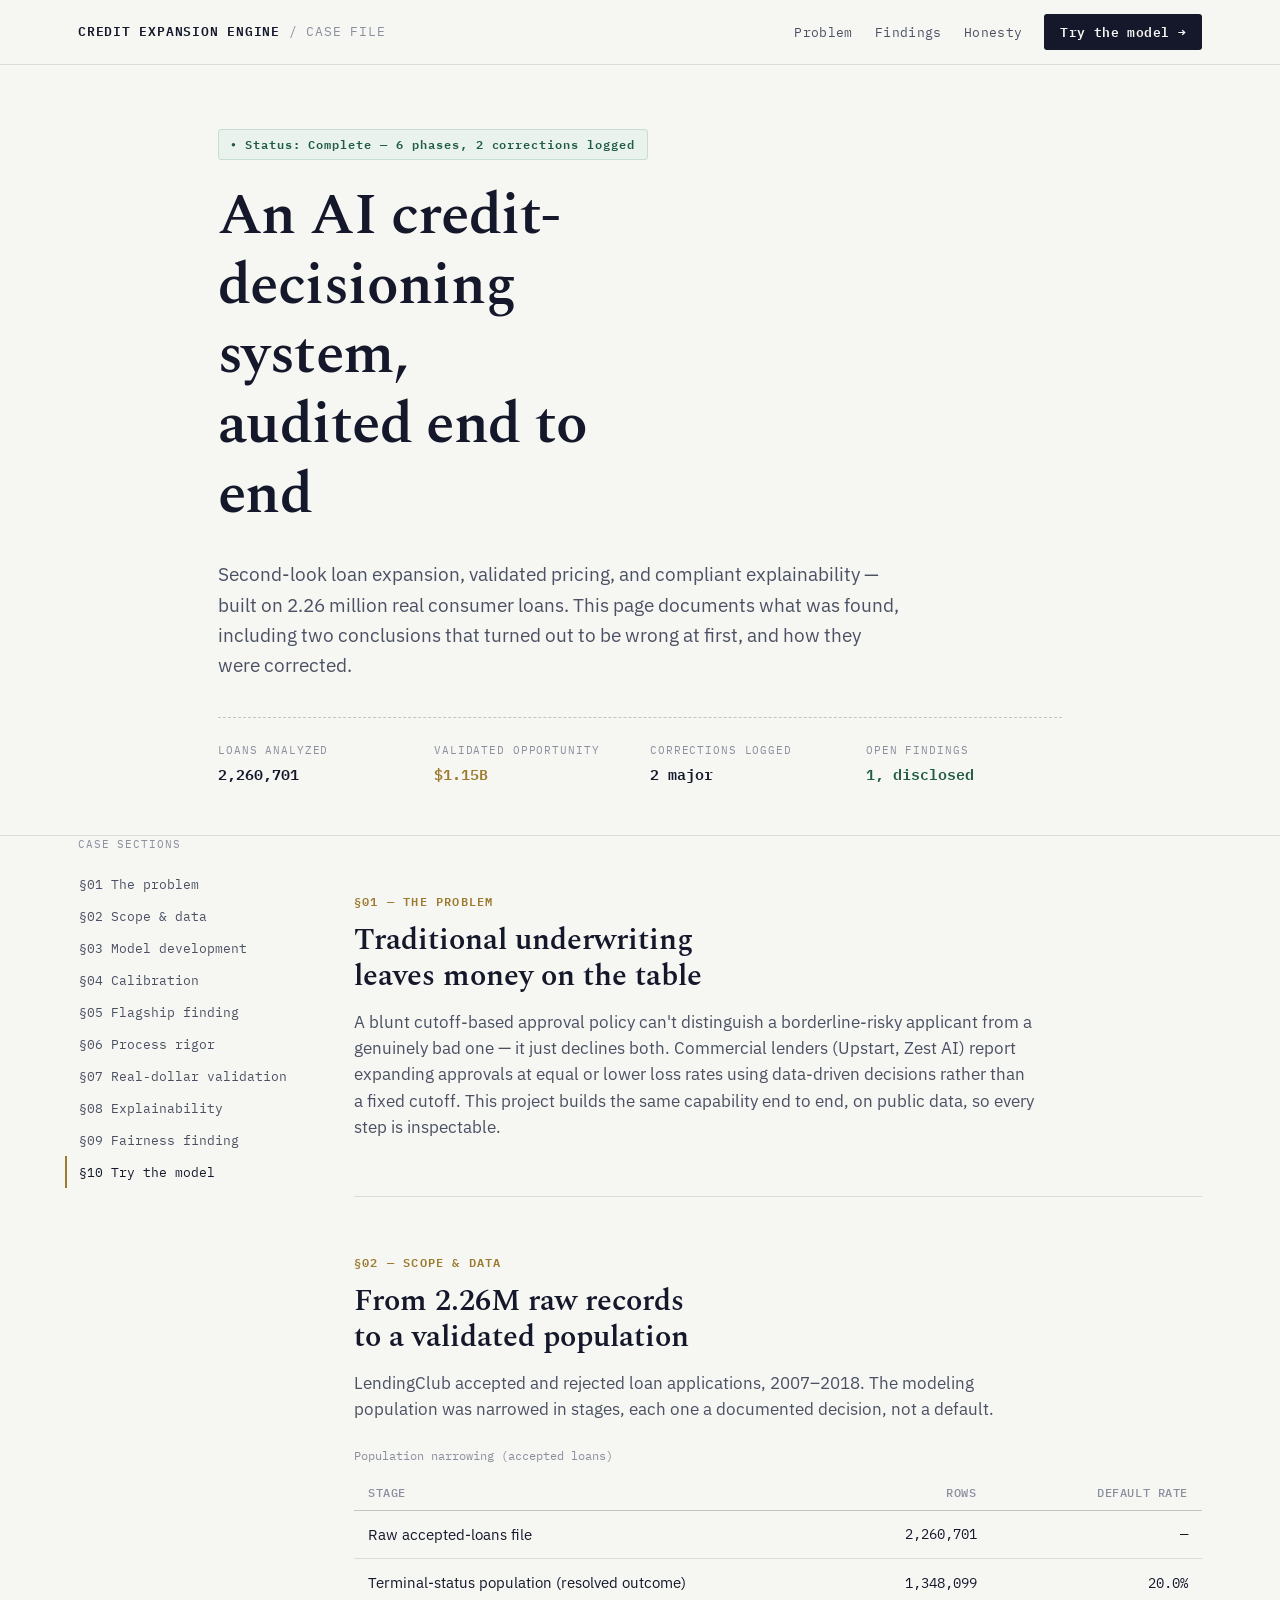
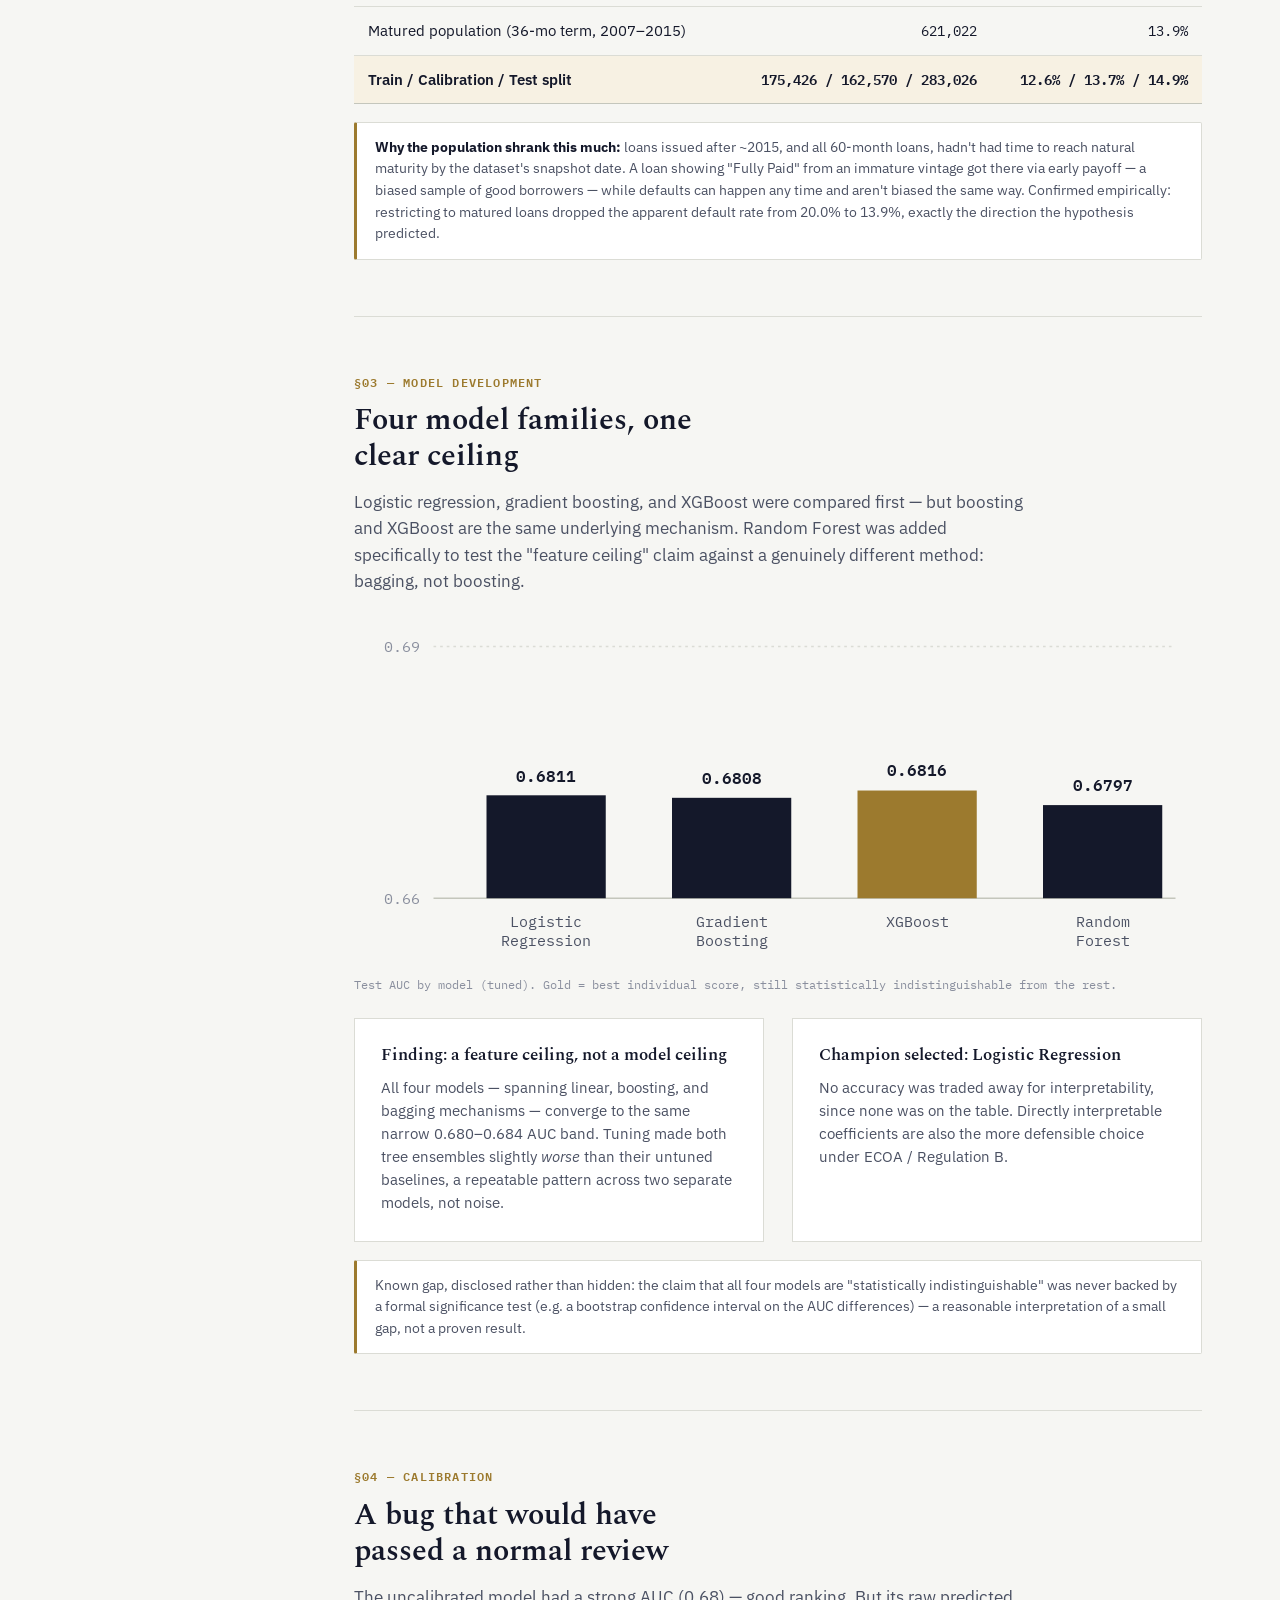
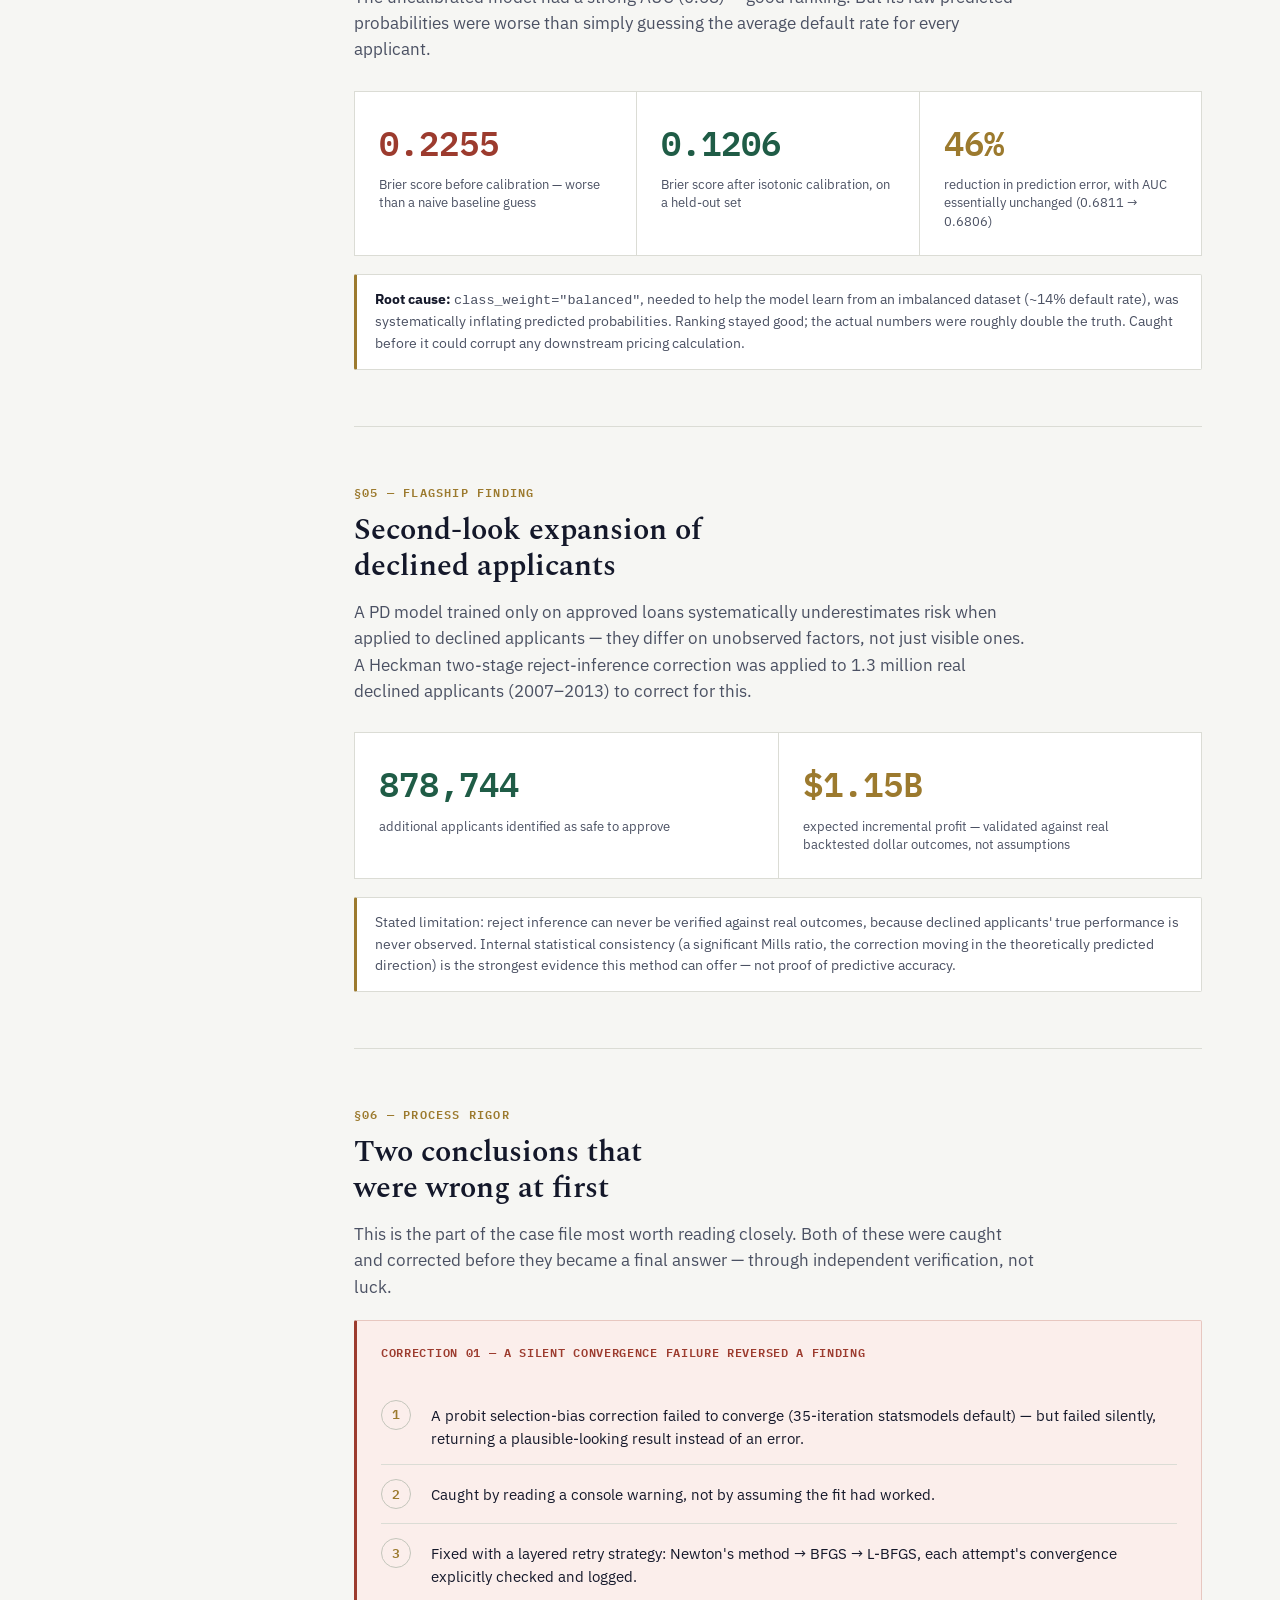
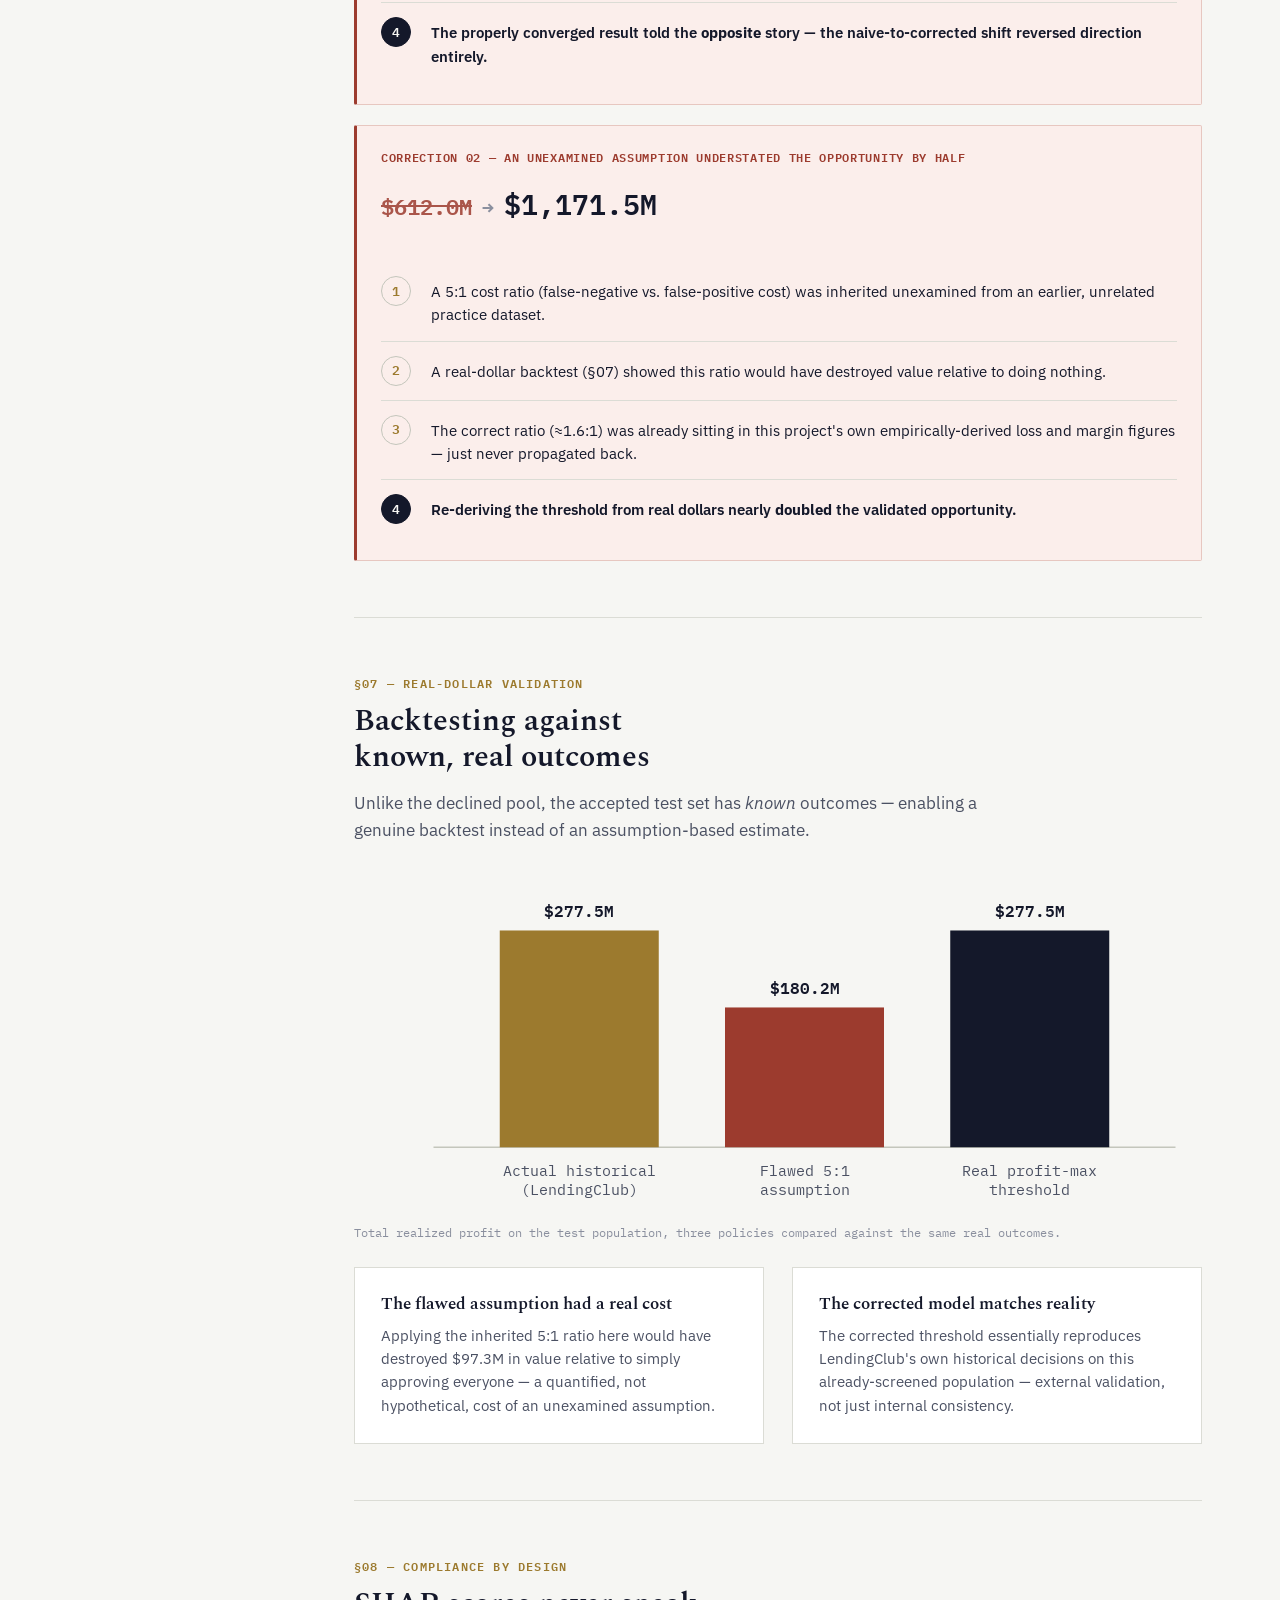
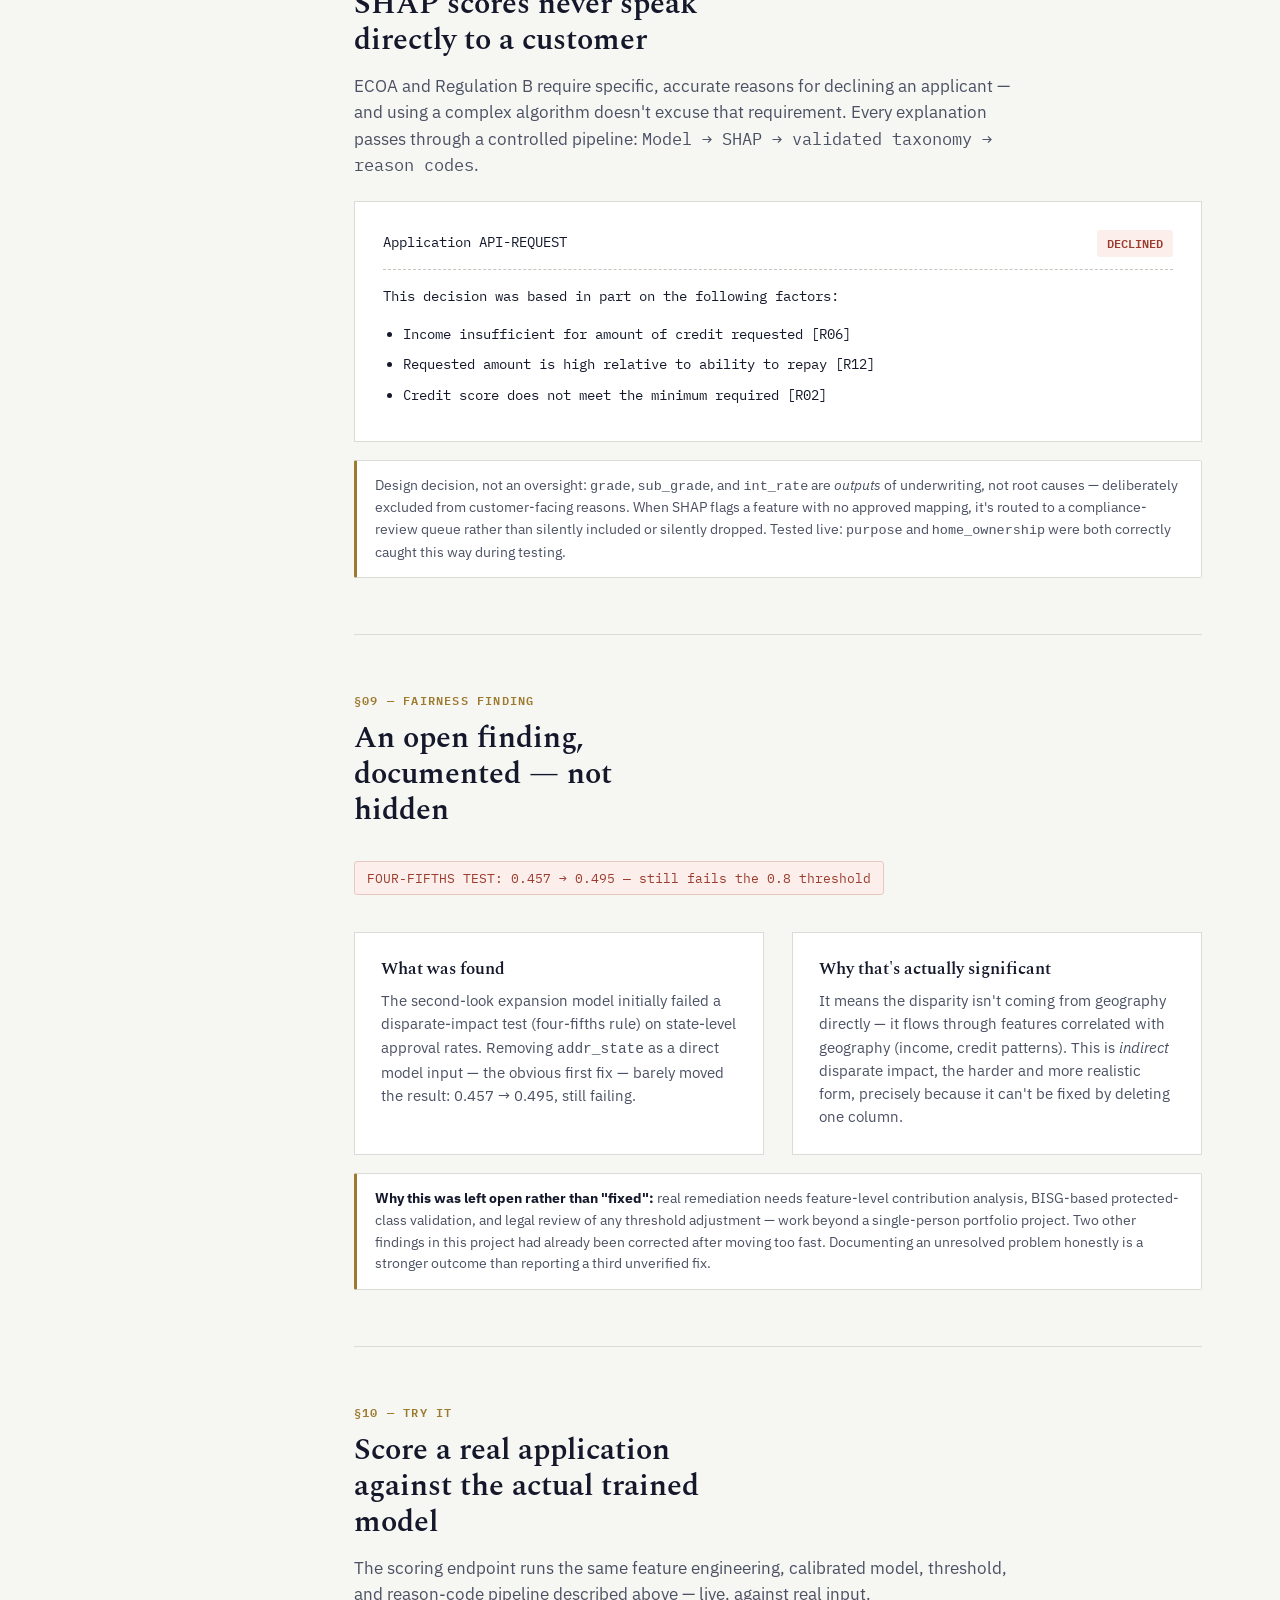
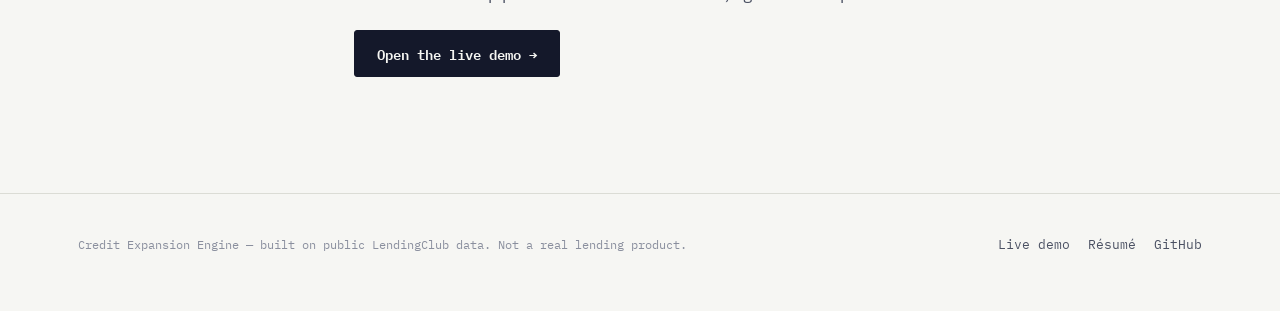
==== index.html @ 69c8342a "Credit Expansion Engine website" ====
<!DOCTYPE html>
<html lang="en">
<head>
<meta charset="UTF-8">
<meta name="viewport" content="width=device-width, initial-scale=1.0">
<title>Credit Expansion Engine — Case File</title>
<meta name="description" content="An audited AI credit-decisioning case file: second-look loan expansion, validated pricing, and compliant explainability — built on 2.26M real consumer loans, with every correction documented.">
<link rel="stylesheet" href="styles.css">
</head>
<body>

<div class="topbar">
  <div class="topbar-inner">
    <a href="index.html" class="brand">CREDIT EXPANSION ENGINE <span>/ CASE FILE</span></a>
    <nav class="topnav">
      <a href="#problem">Problem</a>
      <a href="#findings">Findings</a>
      <a href="#honesty">Honesty</a>
      <a href="demo.html" class="cta">Try the model →</a>
    </nav>
  </div>
</div>

<header class="hero">
  <div class="wrap">
    <div class="case-stamp reveal">Status: Complete — 6 phases, 2 corrections logged</div>
    <h1 class="reveal">An AI credit-decisioning system, audited end to end</h1>
    <p class="dek reveal">Second-look loan expansion, validated pricing, and compliant explainability — built on 2.26 million real consumer loans. This page documents what was found, including two conclusions that turned out to be wrong at first, and how they were corrected.</p>

    <div class="case-meta reveal">
      <div class="field">
        <div class="label">Loans analyzed</div>
        <div class="value">2,260,701</div>
      </div>
      <div class="field">
        <div class="label">Validated opportunity</div>
        <div class="value gold">$1.15B</div>
      </div>
      <div class="field">
        <div class="label">Corrections logged</div>
        <div class="value">2 major</div>
      </div>
      <div class="field">
        <div class="label">Open findings</div>
        <div class="value approved">1, disclosed</div>
      </div>
    </div>
  </div>
</header>

<div class="doc-layout">
  <aside class="rail">
    <div class="rail-inner">
      <div class="rail-title">Case Sections</div>
      <a href="#problem">§01 The problem</a>
      <a href="#scope">§02 Scope &amp; data</a>
      <a href="#model">§03 Model development</a>
      <a href="#calibration">§04 Calibration</a>
      <a href="#findings">§05 Flagship finding</a>
      <a href="#rigor">§06 Process rigor</a>
      <a href="#validation">§07 Real-dollar validation</a>
      <a href="#compliance">§08 Explainability</a>
      <a href="#honesty">§09 Fairness finding</a>
      <a href="#try">§10 Try the model</a>
    </div>
  </aside>

  <main class="doc-main">

    <section class="section" id="problem">
      <div class="section-tag">§01 — The Problem</div>
      <h2 class="reveal">Traditional underwriting leaves money on the table</h2>
      <p class="lede reveal">A blunt cutoff-based approval policy can't distinguish a borderline-risky applicant from a genuinely bad one — it just declines both. Commercial lenders (Upstart, Zest AI) report expanding approvals at equal or lower loss rates using data-driven decisions rather than a fixed cutoff. This project builds the same capability end to end, on public data, so every step is inspectable.</p>
    </section>

    <section class="section" id="scope">
      <div class="section-tag">§02 — Scope &amp; Data</div>
      <h2 class="reveal">From 2.26M raw records to a validated population</h2>
      <p class="lede reveal">LendingClub accepted and rejected loan applications, 2007–2018. The modeling population was narrowed in stages, each one a documented decision, not a default.</p>

      <table class="ledger reveal">
        <caption>Population narrowing (accepted loans)</caption>
        <thead>
          <tr><th>Stage</th><th class="num">Rows</th><th class="num">Default rate</th></tr>
        </thead>
        <tbody>
          <tr><td class="label-cell">Raw accepted-loans file</td><td class="num">2,260,701</td><td class="num">—</td></tr>
          <tr><td class="label-cell">Terminal-status population (resolved outcome)</td><td class="num">1,348,099</td><td class="num">20.0%</td></tr>
          <tr><td class="label-cell">Matured population (36-mo term, 2007–2015)</td><td class="num">621,022</td><td class="num">13.9%</td></tr>
          <tr class="highlight"><td class="label-cell">Train / Calibration / Test split</td><td class="num">175,426 / 162,570 / 283,026</td><td class="num">12.6% / 13.7% / 14.9%</td></tr>
        </tbody>
      </table>

      <div class="note reveal"><strong>Why the population shrank this much:</strong> loans issued after ~2015, and all 60-month loans, hadn't had time to reach natural maturity by the dataset's snapshot date. A loan showing "Fully Paid" from an immature vintage got there via early payoff — a biased sample of good borrowers — while defaults can happen any time and aren't biased the same way. Confirmed empirically: restricting to matured loans dropped the apparent default rate from 20.0% to 13.9%, exactly the direction the hypothesis predicted.</div>
    </section>

    <section class="section" id="model">
      <div class="section-tag">§03 — Model Development</div>
      <h2 class="reveal">Four model families, one clear ceiling</h2>
      <p class="lede reveal">Logistic regression, gradient boosting, and XGBoost were compared first — but boosting and XGBoost are the same underlying mechanism. Random Forest was added specifically to test the "feature ceiling" claim against a genuinely different method: bagging, not boosting.</p>

      <div class="chart-block reveal">
        <svg viewBox="0 0 640 260" width="100%" role="img" aria-label="Bar chart: test AUC by model. Logistic Regression 0.6811, Gradient Boosting 0.6808, XGBoost 0.6816, Random Forest 0.6797. All four cluster tightly around 0.68.">
          <line x1="60" y1="210" x2="620" y2="210" stroke="#C4C6BC" stroke-width="1"/>
          <text x="50" y="214" text-anchor="end" font-family="IBM Plex Mono" font-size="11" fill="#8A8F9E">0.66</text>
          <line x1="60" y1="20" x2="620" y2="20" stroke="#DBDCD5" stroke-width="1" stroke-dasharray="2,3"/>
          <text x="50" y="24" text-anchor="end" font-family="IBM Plex Mono" font-size="11" fill="#8A8F9E">0.69</text>

          <g font-family="IBM Plex Mono" font-size="12" fill="#14182A">
            <rect x="100" y="132.3" width="90" height="77.7" fill="#14182A"></rect>
            <text x="145" y="122" text-anchor="middle" font-weight="600">0.6811</text>
            <text x="145" y="232" text-anchor="middle" font-size="11" fill="#4B5163">Logistic</text>
            <text x="145" y="246" text-anchor="middle" font-size="11" fill="#4B5163">Regression</text>

            <rect x="240" y="134.2" width="90" height="75.8" fill="#14182A"></rect>
            <text x="285" y="124" text-anchor="middle" font-weight="600">0.6808</text>
            <text x="285" y="232" text-anchor="middle" font-size="11" fill="#4B5163">Gradient</text>
            <text x="285" y="246" text-anchor="middle" font-size="11" fill="#4B5163">Boosting</text>

            <rect x="380" y="128.7" width="90" height="81.3" fill="#9C7A2E"></rect>
            <text x="425" y="118" text-anchor="middle" font-weight="600">0.6816</text>
            <text x="425" y="232" text-anchor="middle" font-size="11" fill="#4B5163">XGBoost</text>

            <rect x="520" y="139.7" width="90" height="70.3" fill="#14182A"></rect>
            <text x="565" y="129" text-anchor="middle" font-weight="600">0.6797</text>
            <text x="565" y="232" text-anchor="middle" font-size="11" fill="#4B5163">Random</text>
            <text x="565" y="246" text-anchor="middle" font-size="11" fill="#4B5163">Forest</text>
          </g>
        </svg>
        <div class="chart-caption">Test AUC by model (tuned). Gold = best individual score, still statistically indistinguishable from the rest.</div>
      </div>

      <div class="panel-grid reveal">
        <div class="panel">
          <h3>Finding: a feature ceiling, not a model ceiling</h3>
          <p>All four models — spanning linear, boosting, and bagging mechanisms — converge to the same narrow 0.680–0.684 AUC band. Tuning made both tree ensembles slightly <em>worse</em> than their untuned baselines, a repeatable pattern across two separate models, not noise.</p>
        </div>
        <div class="panel">
          <h3>Champion selected: Logistic Regression</h3>
          <p>No accuracy was traded away for interpretability, since none was on the table. Directly interpretable coefficients are also the more defensible choice under ECOA / Regulation B.</p>
        </div>
      </div>

      <div class="note reveal">Known gap, disclosed rather than hidden: the claim that all four models are "statistically indistinguishable" was never backed by a formal significance test (e.g. a bootstrap confidence interval on the AUC differences) — a reasonable interpretation of a small gap, not a proven result.</div>
    </section>

    <section class="section" id="calibration">
      <div class="section-tag">§04 — Calibration</div>
      <h2 class="reveal">A bug that would have passed a normal review</h2>
      <p class="lede reveal">The uncalibrated model had a strong AUC (0.68) — good ranking. But its raw predicted probabilities were worse than simply guessing the average default rate for every applicant.</p>

      <div class="stat-row reveal">
        <div class="stat">
          <div class="num correction">0.2255</div>
          <div class="cap">Brier score before calibration — worse than a naive baseline guess</div>
        </div>
        <div class="stat">
          <div class="num approved">0.1206</div>
          <div class="cap">Brier score after isotonic calibration, on a held-out set</div>
        </div>
        <div class="stat">
          <div class="num gold">46%</div>
          <div class="cap">reduction in prediction error, with AUC essentially unchanged (0.6811 → 0.6806)</div>
        </div>
      </div>

      <div class="note reveal"><strong>Root cause:</strong> <code>class_weight="balanced"</code>, needed to help the model learn from an imbalanced dataset (~14% default rate), was systematically inflating predicted probabilities. Ranking stayed good; the actual numbers were roughly double the truth. Caught before it could corrupt any downstream pricing calculation.</div>
    </section>

    <section class="section" id="findings">
      <div class="section-tag">§05 — Flagship Finding</div>
      <h2 class="reveal">Second-look expansion of declined applicants</h2>
      <p class="lede reveal">A PD model trained only on approved loans systematically underestimates risk when applied to declined applicants — they differ on unobserved factors, not just visible ones. A Heckman two-stage reject-inference correction was applied to 1.3 million real declined applicants (2007–2013) to correct for this.</p>

      <div class="stat-row two reveal">
        <div class="stat">
          <div class="num approved">878,744</div>
          <div class="cap">additional applicants identified as safe to approve</div>
        </div>
        <div class="stat">
          <div class="num gold">$1.15B</div>
          <div class="cap">expected incremental profit — validated against real backtested dollar outcomes, not assumptions</div>
        </div>
      </div>

      <div class="note reveal">Stated limitation: reject inference can never be verified against real outcomes, because declined applicants' true performance is never observed. Internal statistical consistency (a significant Mills ratio, the correction moving in the theoretically predicted direction) is the strongest evidence this method can offer — not proof of predictive accuracy.</div>
    </section>

    <section class="section" id="rigor">
      <div class="section-tag">§06 — Process Rigor</div>
      <h2 class="reveal">Two conclusions that were wrong at first</h2>
      <p class="lede reveal">This is the part of the case file most worth reading closely. Both of these were caught and corrected before they became a final answer — through independent verification, not luck.</p>

      <div class="correction-block reveal">
        <div class="kicker">Correction 01 — a silent convergence failure reversed a finding</div>
        <div class="steps">
          <div class="step"><div class="n">1</div><div class="t">A probit selection-bias correction failed to converge (35-iteration statsmodels default) — but failed silently, returning a plausible-looking result instead of an error.</div></div>
          <div class="step"><div class="n">2</div><div class="t">Caught by reading a console warning, not by assuming the fit had worked.</div></div>
          <div class="step"><div class="n">3</div><div class="t">Fixed with a layered retry strategy: Newton's method → BFGS → L-BFGS, each attempt's convergence explicitly checked and logged.</div></div>
          <div class="step final"><div class="n">4</div><div class="t">The properly converged result told the <strong>opposite</strong> story — the naive-to-corrected shift reversed direction entirely.</div></div>
        </div>
      </div>

      <div class="correction-block reveal" style="margin-top:20px;">
        <div class="kicker">Correction 02 — an unexamined assumption understated the opportunity by half</div>
        <div class="redline">
          <span class="old">$612.0M</span>
          <span class="arrow">→</span>
          <span class="new">$1,171.5M</span>
        </div>
        <div class="steps">
          <div class="step"><div class="n">1</div><div class="t">A 5:1 cost ratio (false-negative vs. false-positive cost) was inherited unexamined from an earlier, unrelated practice dataset.</div></div>
          <div class="step"><div class="n">2</div><div class="t">A real-dollar backtest (§07) showed this ratio would have destroyed value relative to doing nothing.</div></div>
          <div class="step"><div class="n">3</div><div class="t">The correct ratio (≈1.6:1) was already sitting in this project's own empirically-derived loss and margin figures — just never propagated back.</div></div>
          <div class="step final"><div class="n">4</div><div class="t">Re-deriving the threshold from real dollars nearly <strong>doubled</strong> the validated opportunity.</div></div>
        </div>
      </div>
    </section>

    <section class="section" id="validation">
      <div class="section-tag">§07 — Real-Dollar Validation</div>
      <h2 class="reveal">Backtesting against known, real outcomes</h2>
      <p class="lede reveal">Unlike the declined pool, the accepted test set has <em>known</em> outcomes — enabling a genuine backtest instead of an assumption-based estimate.</p>

      <div class="chart-block reveal">
        <svg viewBox="0 0 640 260" width="100%" role="img" aria-label="Bar chart: total realized profit on the test population. Actual historical $277.5M, flawed 5 to 1 assumption $180.2M, real profit-maximizing threshold $277.5M.">
          <line x1="60" y1="210" x2="620" y2="210" stroke="#C4C6BC" stroke-width="1"></line>
          <g font-family="IBM Plex Mono" font-size="12" fill="#14182A">
            <rect x="110" y="46.4" width="120" height="163.6" fill="#9C7A2E"></rect>
            <text x="170" y="36" text-anchor="middle" font-weight="600">$277.5M</text>
            <text x="170" y="232" text-anchor="middle" font-size="11" fill="#4B5163">Actual historical</text>
            <text x="170" y="246" text-anchor="middle" font-size="11" fill="#4B5163">(LendingClub)</text>

            <rect x="280" y="104.5" width="120" height="105.5" fill="#9C3B2E"></rect>
            <text x="340" y="94" text-anchor="middle" font-weight="600">$180.2M</text>
            <text x="340" y="232" text-anchor="middle" font-size="11" fill="#4B5163">Flawed 5:1</text>
            <text x="340" y="246" text-anchor="middle" font-size="11" fill="#4B5163">assumption</text>

            <rect x="450" y="46.4" width="120" height="163.6" fill="#14182A"></rect>
            <text x="510" y="36" text-anchor="middle" font-weight="600">$277.5M</text>
            <text x="510" y="232" text-anchor="middle" font-size="11" fill="#4B5163">Real profit-max</text>
            <text x="510" y="246" text-anchor="middle" font-size="11" fill="#4B5163">threshold</text>
          </g>
        </svg>
        <div class="chart-caption">Total realized profit on the test population, three policies compared against the same real outcomes.</div>
      </div>

      <div class="panel-grid reveal">
        <div class="panel">
          <h3>The flawed assumption had a real cost</h3>
          <p>Applying the inherited 5:1 ratio here would have destroyed $97.3M in value relative to simply approving everyone — a quantified, not hypothetical, cost of an unexamined assumption.</p>
        </div>
        <div class="panel">
          <h3>The corrected model matches reality</h3>
          <p>The corrected threshold essentially reproduces LendingClub's own historical decisions on this already-screened population — external validation, not just internal consistency.</p>
        </div>
      </div>
    </section>

    <section class="section" id="compliance">
      <div class="section-tag">§08 — Compliance By Design</div>
      <h2 class="reveal">SHAP scores never speak directly to a customer</h2>
      <p class="lede reveal">ECOA and Regulation B require specific, accurate reasons for declining an applicant — and using a complex algorithm doesn't excuse that requirement. Every explanation passes through a controlled pipeline: <span class="mono">Model → SHAP → validated taxonomy → reason codes</span>.</p>

      <div class="letter reveal">
        <div class="letter-head">
          <span>Application API-REQUEST</span>
          <span class="decision-badge declined">DECLINED</span>
        </div>
        <p>This decision was based in part on the following factors:</p>
        <ul>
          <li>Income insufficient for amount of credit requested [R06]</li>
          <li>Requested amount is high relative to ability to repay [R12]</li>
          <li>Credit score does not meet the minimum required [R02]</li>
        </ul>
      </div>

      <div class="note reveal">Design decision, not an oversight: <code>grade</code>, <code>sub_grade</code>, and <code>int_rate</code> are <em>outputs</em> of underwriting, not root causes — deliberately excluded from customer-facing reasons. When SHAP flags a feature with no approved mapping, it's routed to a compliance-review queue rather than silently included or silently dropped. Tested live: <code>purpose</code> and <code>home_ownership</code> were both correctly caught this way during testing.</div>
    </section>

    <section class="section" id="honesty">
      <div class="section-tag">§09 — Fairness Finding</div>
      <h2 class="reveal">An open finding, documented — not hidden</h2>
      <p class="status-line flag reveal">FOUR-FIFTHS TEST: 0.457 → 0.495 — still fails the 0.8 threshold</p>

      <div class="panel-grid reveal">
        <div class="panel">
          <h3>What was found</h3>
          <p>The second-look expansion model initially failed a disparate-impact test (four-fifths rule) on state-level approval rates. Removing <code>addr_state</code> as a direct model input — the obvious first fix — barely moved the result: 0.457 → 0.495, still failing.</p>
        </div>
        <div class="panel">
          <h3>Why that's actually significant</h3>
          <p>It means the disparity isn't coming from geography directly — it flows through features correlated with geography (income, credit patterns). This is <em>indirect</em> disparate impact, the harder and more realistic form, precisely because it can't be fixed by deleting one column.</p>
        </div>
      </div>

      <div class="note reveal"><strong>Why this was left open rather than "fixed":</strong> real remediation needs feature-level contribution analysis, BISG-based protected-class validation, and legal review of any threshold adjustment — work beyond a single-person portfolio project. Two other findings in this project had already been corrected after moving too fast. Documenting an unresolved problem honestly is a stronger outcome than reporting a third unverified fix.</div>
    </section>

    <section class="section" id="try">
      <div class="section-tag">§10 — Try It</div>
      <h2 class="reveal">Score a real application against the actual trained model</h2>
      <p class="lede reveal">The scoring endpoint runs the same feature engineering, calibrated model, threshold, and reason-code pipeline described above — live, against real input.</p>
      <p style="margin-top:22px;">
        <a href="demo.html" class="btn btn-primary">Open the live demo →</a>
      </p>
    </section>

  </main>
</div>

<footer class="site-footer">
  <div class="wrap-wide">
    <div class="fnote">Credit Expansion Engine — built on public LendingClub data. Not a real lending product.</div>
    <div class="flinks">
      <a href="demo.html">Live demo</a>
      <a href="#" id="resume-link">Résumé</a>
      <a href="#" id="github-link">GitHub</a>
    </div>
  </div>
</footer>

<script src="script.js"></script>
</body>
</html>
---- styles.css ----
/* ============================================================
   CREDIT EXPANSION ENGINE — Case File Design System
   Concept: an audited financial case file. Ledger tables, ruled
   sections, and a "redline correction" motif (old value struck
   through in red, corrected value in ink) as the signature element —
   directly visualizing the project's real thesis: errors were found
   and corrected, not hidden.
   ============================================================ */

@import url('https://fonts.googleapis.com/css2?family=Spectral:wght@500;600;700&family=IBM+Plex+Sans:wght@400;500;600;700&family=IBM+Plex+Mono:wght@400;500;600&display=swap');

:root {
  --paper: #F6F6F3;
  --panel: #FFFFFF;
  --ink: #14182A;
  --ink-soft: #4B5163;
  --ink-faint: #8A8F9E;
  --rule: #DBDCD5;
  --rule-strong: #C4C6BC;
  --approved: #1F5C46;
  --approved-bg: #EAF2EE;
  --correction: #9C3B2E;
  --correction-bg: #FBEEEB;
  --gold: #9C7A2E;
  --gold-bg: #F7F1E3;

  --serif: 'Spectral', Georgia, serif;
  --sans: 'IBM Plex Sans', -apple-system, sans-serif;
  --mono: 'IBM Plex Mono', 'Courier New', monospace;

  --maxw: 900px;
  --maxw-wide: 1180px;
}

* { box-sizing: border-box; }
html { scroll-behavior: smooth; }

@media (prefers-reduced-motion: reduce) {
  html { scroll-behavior: auto; }
  * { animation-duration: 0.001ms !important; animation-iteration-count: 1 !important; transition-duration: 0.001ms !important; }
}

body {
  margin: 0;
  background: var(--paper);
  color: var(--ink);
  font-family: var(--sans);
  font-size: 16px;
  line-height: 1.6;
  -webkit-font-smoothing: antialiased;
}

img, svg { max-width: 100%; display: block; }

h1, h2, h3, h4 {
  font-family: var(--serif);
  font-weight: 600;
  line-height: 1.2;
  margin: 0 0 0.5em 0;
  color: var(--ink);
}

p { margin: 0 0 1em 0; }
p:last-child { margin-bottom: 0; }

a { color: var(--approved); }
a:focus-visible, button:focus-visible, input:focus-visible, select:focus-visible {
  outline: 2px solid var(--gold);
  outline-offset: 2px;
}

.mono { font-family: var(--mono); }

/* ---------- Layout shells ---------- */

.wrap { max-width: var(--maxw); margin: 0 auto; padding: 0 28px; }
.wrap-wide { max-width: var(--maxw-wide); margin: 0 auto; padding: 0 28px; }

/* ---------- Top bar ---------- */

.topbar {
  position: sticky; top: 0; z-index: 40;
  background: rgba(246, 246, 243, 0.92);
  backdrop-filter: blur(6px);
  border-bottom: 1px solid var(--rule);
}
.topbar-inner {
  max-width: var(--maxw-wide); margin: 0 auto; padding: 14px 28px;
  display: flex; align-items: center; justify-content: space-between;
}
.brand {
  font-family: var(--mono); font-size: 13px; font-weight: 600;
  letter-spacing: 0.06em; color: var(--ink); text-decoration: none;
}
.brand span { color: var(--ink-faint); font-weight: 400; }
.topnav { display: flex; gap: 22px; align-items: center; }
.topnav a {
  font-family: var(--mono); font-size: 12.5px; color: var(--ink-soft);
  text-decoration: none; letter-spacing: 0.03em;
}
.topnav a:hover { color: var(--ink); }
.topnav .cta {
  background: var(--ink); color: var(--paper); padding: 8px 16px;
  border-radius: 3px; font-weight: 600;
}
.topnav .cta:hover { background: var(--approved); color: white; }

/* ---------- Hero / case file header ---------- */

.hero {
  padding: 64px 0 48px;
  border-bottom: 1px solid var(--rule);
}
.case-stamp {
  display: inline-flex; align-items: center; gap: 8px;
  font-family: var(--mono); font-size: 12px; font-weight: 600;
  letter-spacing: 0.08em; color: var(--approved);
  background: var(--approved-bg); border: 1px solid #C7DCD2;
  padding: 5px 12px; border-radius: 3px; margin-bottom: 22px;
}
.case-stamp::before { content: "\25CF"; font-size: 8px; }

.hero h1 {
  font-size: clamp(36px, 5.5vw, 58px);
  letter-spacing: -0.01em;
  max-width: 12ch;
}
.hero .dek {
  font-size: 19px; color: var(--ink-soft); max-width: 62ch; margin-top: 18px;
}

.case-meta {
  margin-top: 36px; padding-top: 24px; border-top: 1px dashed var(--rule-strong);
  display: grid; grid-template-columns: repeat(4, 1fr); gap: 20px;
}
.case-meta .field { }
.case-meta .field .label {
  font-family: var(--mono); font-size: 11px; color: var(--ink-faint);
  text-transform: uppercase; letter-spacing: 0.08em; margin-bottom: 4px;
}
.case-meta .field .value {
  font-family: var(--mono); font-size: 15px; font-weight: 600; color: var(--ink);
}
.case-meta .field .value.gold { color: var(--gold); }
.case-meta .field .value.approved { color: var(--approved); }

@media (max-width: 720px) {
  .case-meta { grid-template-columns: repeat(2, 1fr); }
}

/* ---------- Section index (sticky side rail on wide screens) ---------- */

.doc-layout {
  display: grid; grid-template-columns: 220px 1fr; gap: 56px;
  max-width: var(--maxw-wide); margin: 0 auto; padding: 0 28px;
}
.rail { position: relative; }
.rail-inner { position: sticky; top: 90px; }
.rail-title {
  font-family: var(--mono); font-size: 11px; color: var(--ink-faint);
  text-transform: uppercase; letter-spacing: 0.08em; margin-bottom: 14px;
}
.rail a {
  display: block; font-family: var(--mono); font-size: 12.5px;
  color: var(--ink-soft); text-decoration: none; padding: 6px 0;
  border-left: 2px solid transparent; padding-left: 12px; margin-left: -13px;
}
.rail a:hover, .rail a.active { color: var(--ink); border-left-color: var(--gold); }

.doc-main { min-width: 0; padding-bottom: 40px; }

@media (max-width: 900px) {
  .doc-layout { grid-template-columns: 1fr; }
  .rail { display: none; }
}

/* ---------- Sections ---------- */

.section { padding: 56px 0; border-bottom: 1px solid var(--rule); scroll-margin-top: 90px; }
.section:last-child { border-bottom: none; }

.section-tag {
  font-family: var(--mono); font-size: 12px; font-weight: 600; color: var(--gold);
  letter-spacing: 0.1em; text-transform: uppercase; margin-bottom: 10px;
}
.section h2 { font-size: 30px; max-width: 22ch; }
.section .lede { font-size: 16.5px; color: var(--ink-soft); max-width: 68ch; margin-top: 14px; }

.status-line {
  display: inline-flex; align-items: center; gap: 8px; margin-top: 18px;
  font-family: var(--mono); font-size: 12.5px; padding: 6px 12px;
  border-radius: 3px; border: 1px solid;
}
.status-line.ok { background: var(--approved-bg); color: var(--approved); border-color: #C7DCD2; }
.status-line.flag { background: var(--correction-bg); color: var(--correction); border-color: #E7C7C0; }

/* ---------- Ledger table ---------- */

.ledger { width: 100%; border-collapse: collapse; margin-top: 24px; font-size: 14.5px; }
.ledger caption { text-align: left; font-family: var(--mono); font-size: 12px; color: var(--ink-faint); margin-bottom: 10px; }
.ledger th {
  text-align: left; font-family: var(--mono); font-size: 11.5px; text-transform: uppercase;
  letter-spacing: 0.05em; color: var(--ink-faint); font-weight: 500;
  padding: 8px 14px; border-bottom: 1px solid var(--rule-strong);
}
.ledger th.num, .ledger td.num { text-align: right; }
.ledger td {
  padding: 12px 14px; border-bottom: 1px solid var(--rule);
  font-family: var(--mono); font-size: 14px; color: var(--ink);
}
.ledger td.label-cell { font-family: var(--sans); font-size: 14.5px; }
.ledger tr:last-child td { border-bottom: 1px solid var(--rule-strong); font-weight: 600; }
.ledger tr.highlight td { background: var(--gold-bg); }

/* ---------- Stat blocks ---------- */

.stat-row { display: grid; grid-template-columns: repeat(3, 1fr); gap: 1px; background: var(--rule); margin-top: 28px; border: 1px solid var(--rule); }
.stat-row.two { grid-template-columns: repeat(2, 1fr); }
.stat { background: var(--panel); padding: 24px; }
.stat .num { font-family: var(--mono); font-size: 34px; font-weight: 600; color: var(--ink); }
.stat .num.gold { color: var(--gold); }
.stat .num.approved { color: var(--approved); }
.stat .num.correction { color: var(--correction); }
.stat .cap { font-size: 13px; color: var(--ink-soft); margin-top: 6px; line-height: 1.4; }

@media (max-width: 640px) {
  .stat-row, .stat-row.two { grid-template-columns: 1fr; }
}

/* ---------- Redline correction motif (signature element) ---------- */

.redline {
  display: inline-flex; align-items: baseline; gap: 10px; flex-wrap: wrap;
  font-family: var(--mono); font-weight: 600;
}
.redline .old {
  color: var(--correction); text-decoration: line-through; text-decoration-thickness: 1.5px;
  opacity: 0.85; font-size: 0.92em;
}
.redline .arrow { color: var(--ink-faint); font-size: 0.85em; }
.redline .new { color: var(--ink); font-size: 1.15em; }

.correction-block {
  background: var(--correction-bg); border: 1px solid #E7C7C0; border-left: 3px solid var(--correction);
  padding: 22px 24px; margin-top: 20px; border-radius: 2px;
}
.correction-block .kicker {
  font-family: var(--mono); font-size: 11.5px; font-weight: 600; color: var(--correction);
  text-transform: uppercase; letter-spacing: 0.06em; margin-bottom: 10px;
}
.correction-block .redline { font-size: 24px; margin: 6px 0 12px; }
.correction-block p { font-size: 14.5px; color: var(--ink-soft); }

/* ---------- Process steps (numbered, justified by real sequence) ---------- */

.steps { margin-top: 24px; }
.step {
  display: grid; grid-template-columns: 34px 1fr; gap: 16px;
  padding: 14px 0; border-bottom: 1px solid var(--rule);
}
.step:last-child { border-bottom: none; }
.step .n {
  font-family: var(--mono); font-size: 13px; font-weight: 600; color: var(--gold);
  border: 1px solid var(--rule-strong); border-radius: 50%; width: 30px; height: 30px;
  display: flex; align-items: center; justify-content: center;
}
.step.final .n { background: var(--ink); color: var(--paper); border-color: var(--ink); }
.step .t { font-size: 14.5px; padding-top: 4px; }
.step.final .t { font-weight: 600; }

/* ---------- Two-column panel ---------- */

.panel-grid { display: grid; grid-template-columns: 1fr 1fr; gap: 28px; margin-top: 24px; }
.panel {
  background: var(--panel); border: 1px solid var(--rule); padding: 26px;
}
.panel h3 { font-size: 17px; margin-bottom: 10px; }
.panel p { font-size: 14.5px; color: var(--ink-soft); }
@media (max-width: 720px) { .panel-grid { grid-template-columns: 1fr; } }

/* ---------- Bar chart (hand-built SVG, styled to system) ---------- */

.chart-block { margin-top: 26px; }
.chart-caption { font-family: var(--mono); font-size: 12px; color: var(--ink-faint); margin-top: 10px; }

/* ---------- Decision letter (for the explainability example) ---------- */

.letter {
  background: var(--panel); border: 1px solid var(--rule); padding: 28px;
  margin-top: 22px; font-family: var(--mono); font-size: 13.5px; line-height: 1.8;
}
.letter .letter-head { display: flex; justify-content: space-between; border-bottom: 1px dashed var(--rule-strong); padding-bottom: 12px; margin-bottom: 14px; }
.letter .decision-badge {
  font-weight: 600; padding: 3px 10px; border-radius: 3px; font-size: 12px;
}
.letter .decision-badge.declined { background: var(--correction-bg); color: var(--correction); }
.letter .decision-badge.approved { background: var(--approved-bg); color: var(--approved); }
.letter ul { margin: 8px 0 0; padding-left: 20px; }
.letter li { margin-bottom: 6px; }

/* ---------- Buttons ---------- */

.btn {
  display: inline-flex; align-items: center; gap: 8px;
  font-family: var(--mono); font-size: 13.5px; font-weight: 600;
  padding: 12px 22px; border-radius: 3px; text-decoration: none;
  border: 1px solid var(--ink); cursor: pointer; transition: background 0.15s, color 0.15s;
}
.btn-primary { background: var(--ink); color: var(--paper); }
.btn-primary:hover { background: var(--approved); border-color: var(--approved); }
.btn-ghost { background: transparent; color: var(--ink); }
.btn-ghost:hover { background: var(--ink); color: var(--paper); }

/* ---------- Footer ---------- */

.site-footer { border-top: 1px solid var(--rule); padding: 40px 0 60px; margin-top: 20px; }
.site-footer .wrap-wide { display: flex; justify-content: space-between; flex-wrap: wrap; gap: 20px; align-items: center; }
.site-footer .fnote { font-family: var(--mono); font-size: 12px; color: var(--ink-faint); }
.site-footer .flinks { display: flex; gap: 18px; }
.site-footer .flinks a { font-family: var(--mono); font-size: 12.5px; color: var(--ink-soft); text-decoration: none; }
.site-footer .flinks a:hover { color: var(--ink); }

/* ---------- Scroll reveal ---------- */

.reveal { opacity: 0; transform: translateY(14px); transition: opacity 0.5s ease, transform 0.5s ease; }
.reveal.in { opacity: 1; transform: translateY(0); }

/* ---------- Callout note ---------- */

.note {
  font-size: 13.5px; color: var(--ink-soft); background: var(--panel);
  border: 1px solid var(--rule); border-left: 3px solid var(--gold);
  padding: 14px 18px; margin-top: 18px; border-radius: 2px;
}
.note strong { color: var(--ink); }
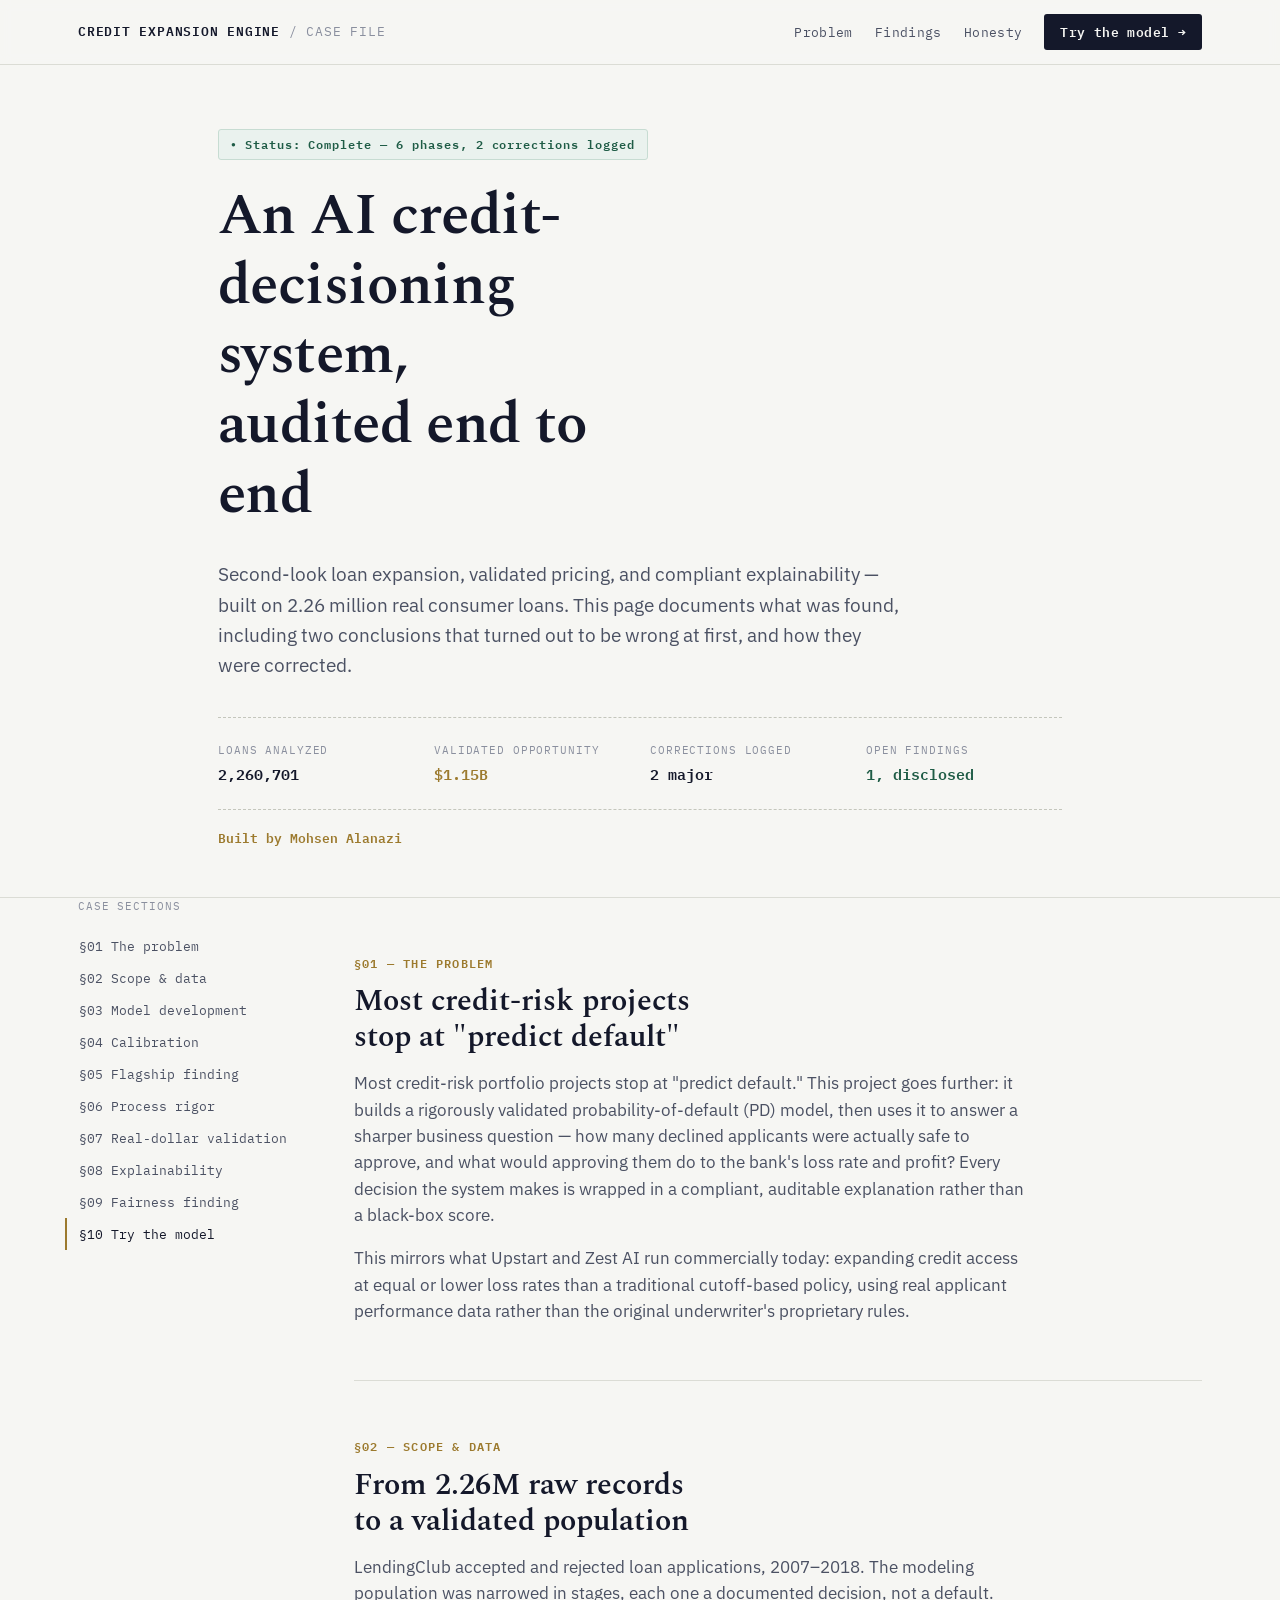
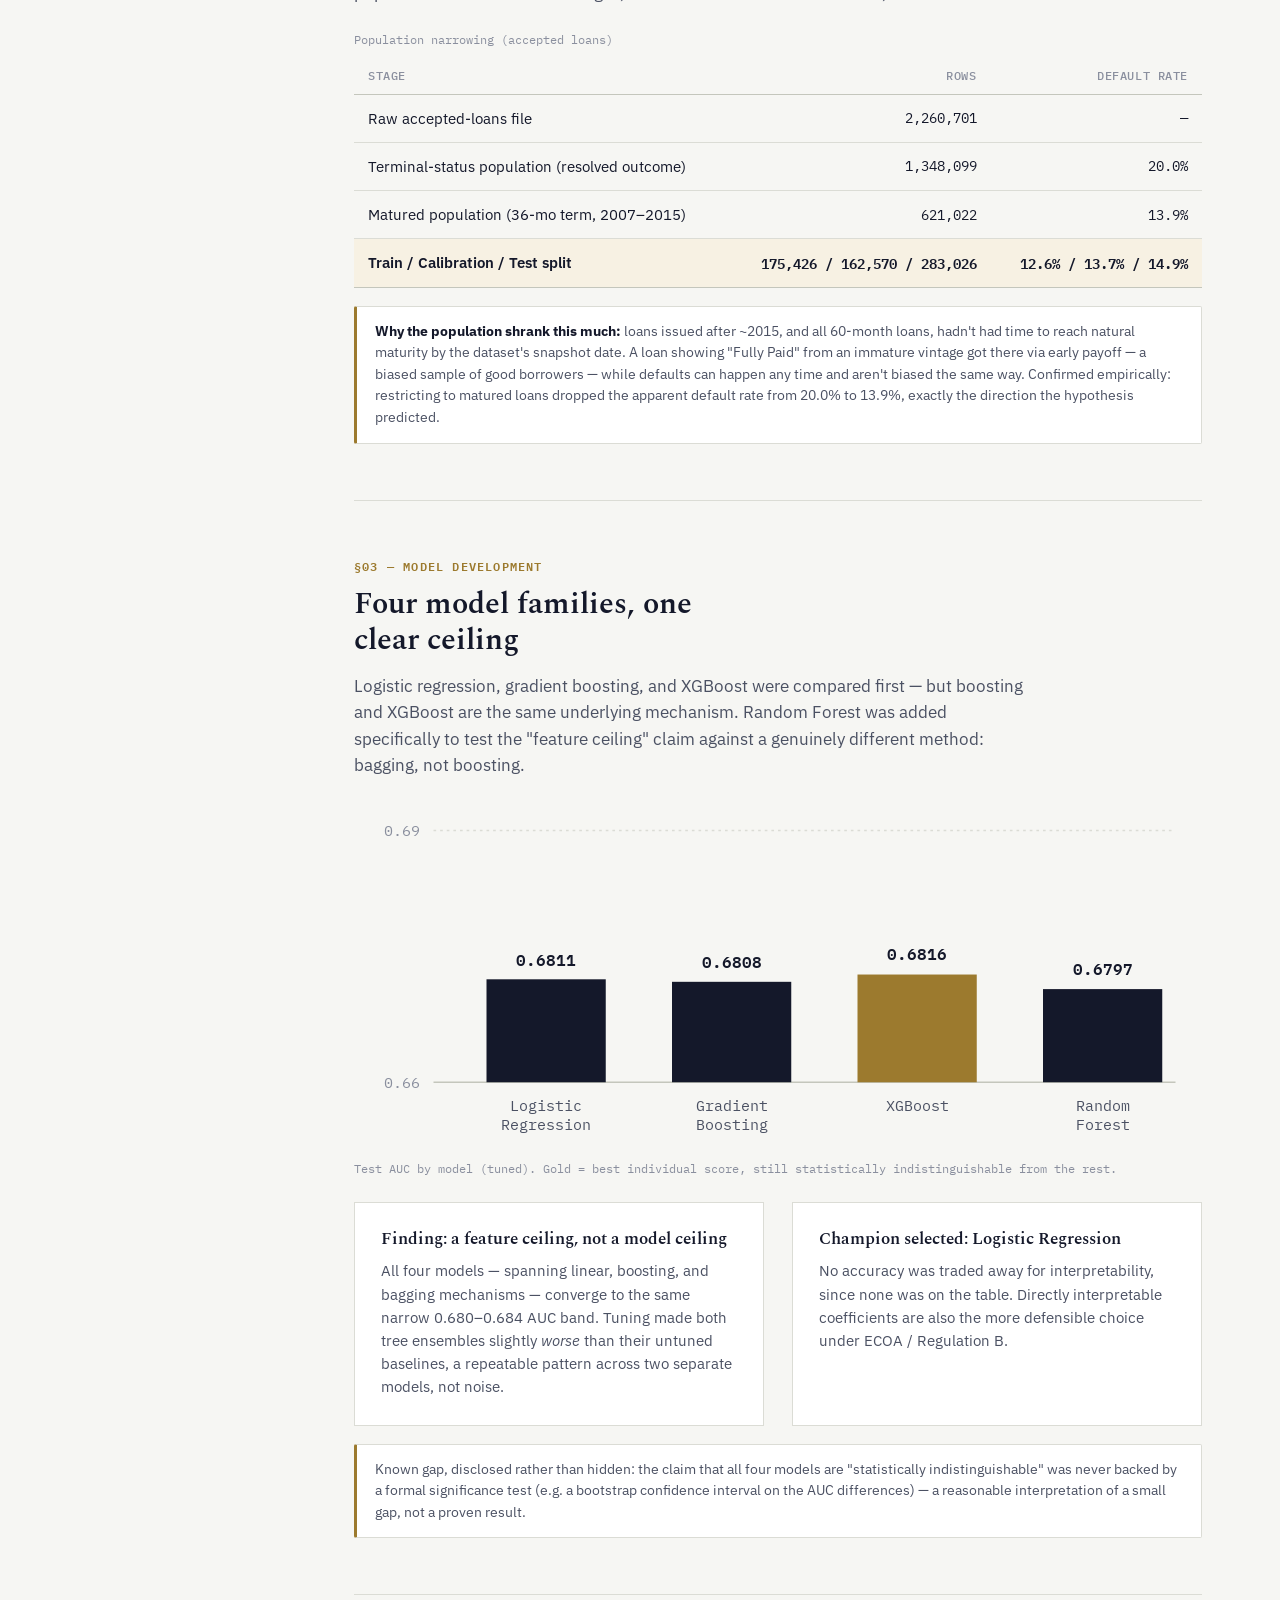
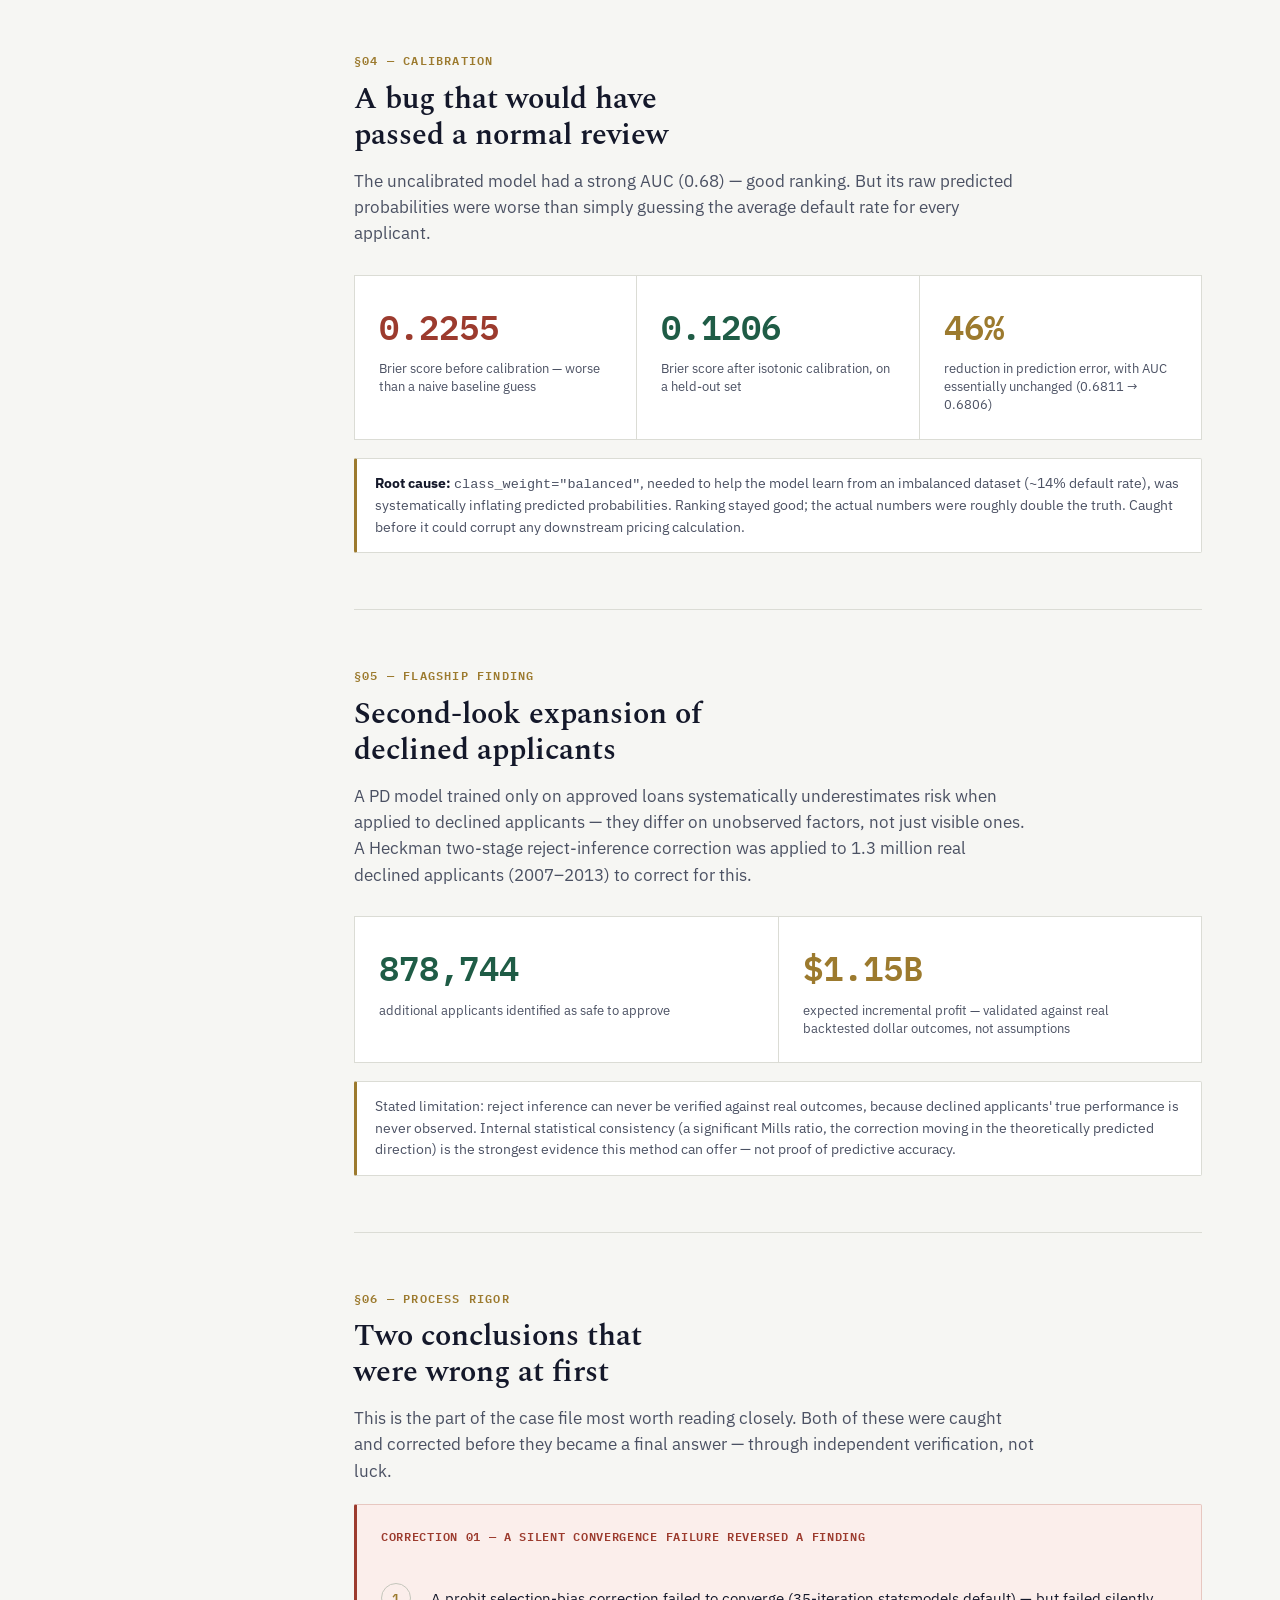
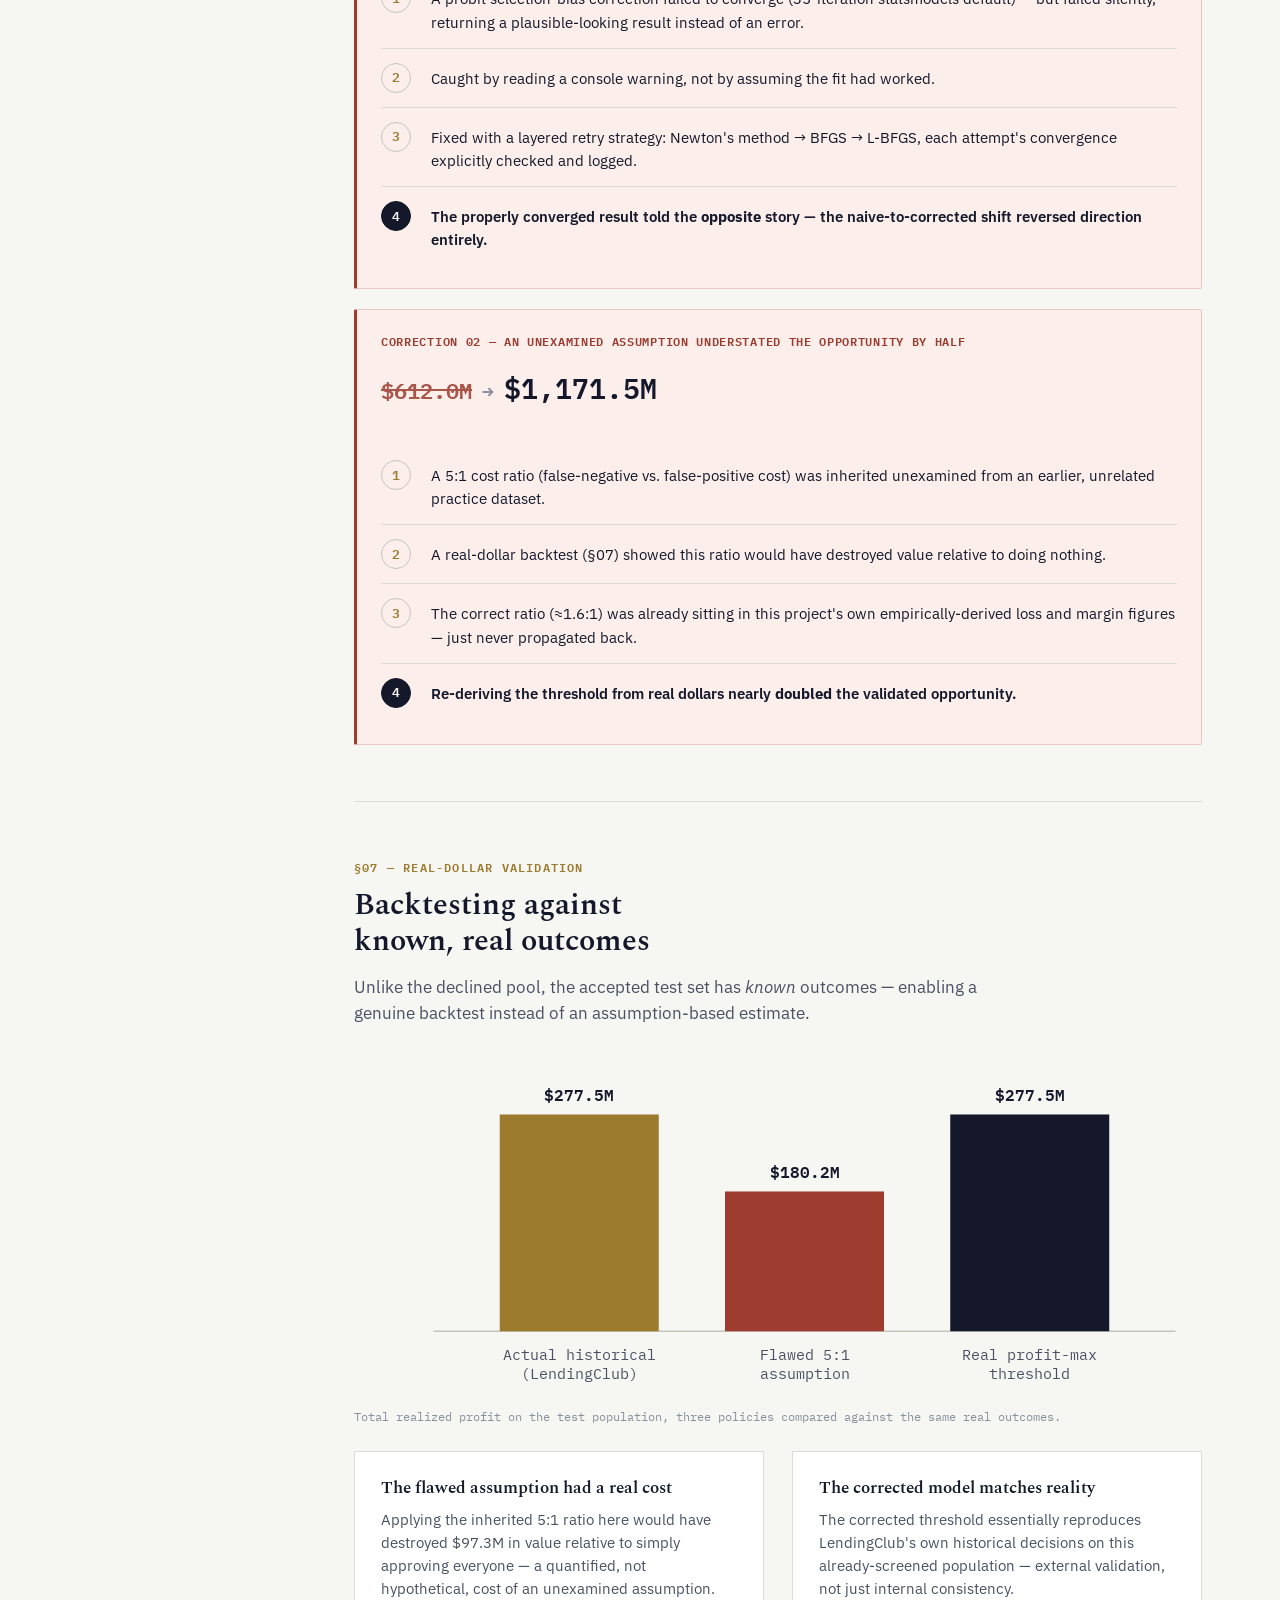
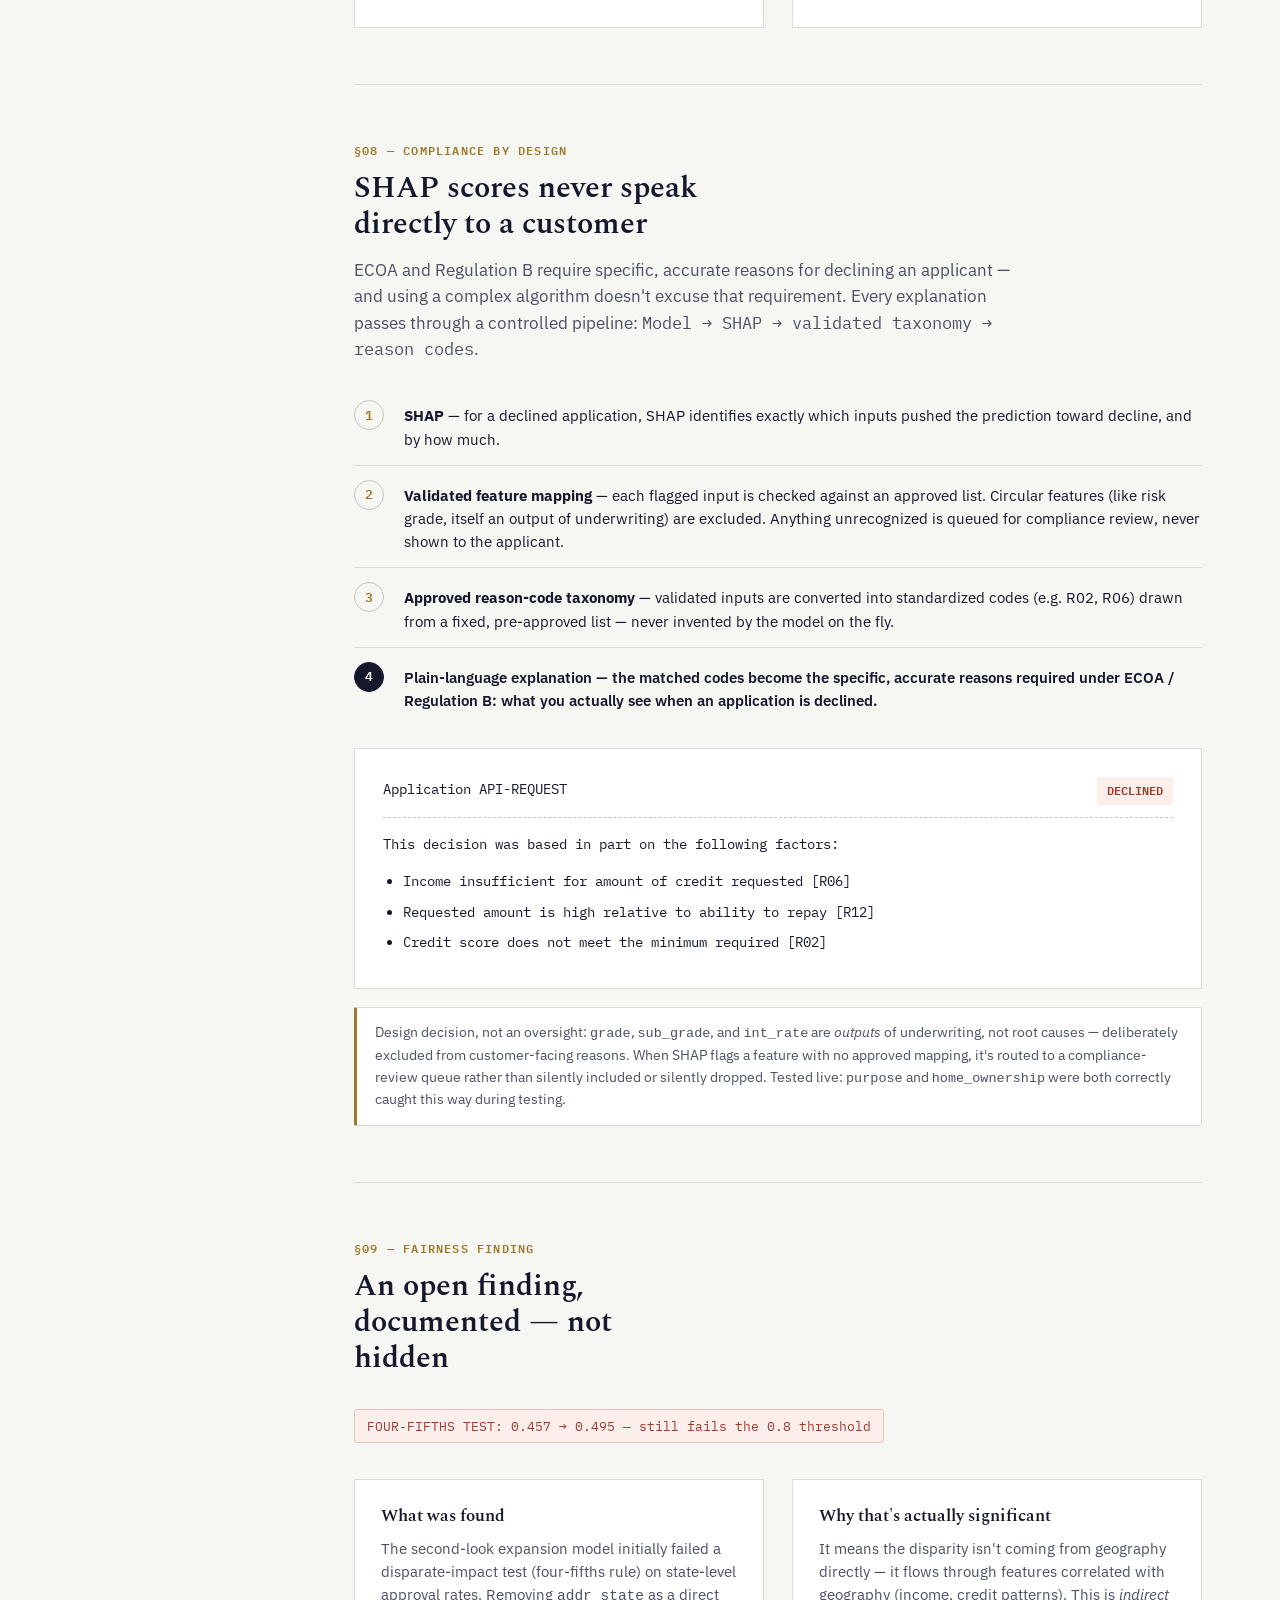
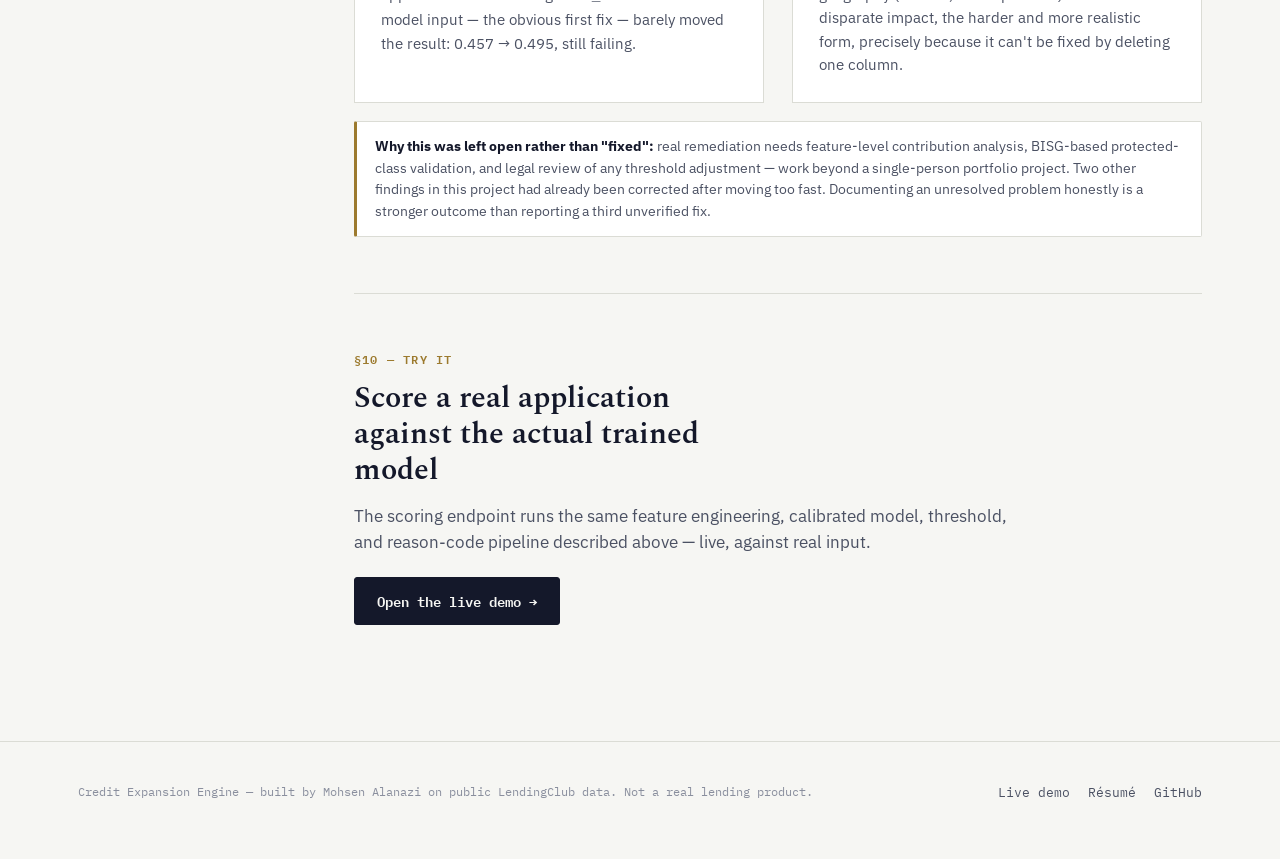
==== commit a4cd14fd: "Add files via upload" ====
--- a/index.html
+++ b/index.html
@@ -45,6 +45,8 @@
         <div class="value approved">1, disclosed</div>
       </div>
     </div>
+
+    <div class="byline reveal">Built by Mohsen Alanazi</div>
   </div>
 </header>
 
@@ -69,8 +71,9 @@
 
     <section class="section" id="problem">
       <div class="section-tag">§01 — The Problem</div>
-      <h2 class="reveal">Traditional underwriting leaves money on the table</h2>
-      <p class="lede reveal">A blunt cutoff-based approval policy can't distinguish a borderline-risky applicant from a genuinely bad one — it just declines both. Commercial lenders (Upstart, Zest AI) report expanding approvals at equal or lower loss rates using data-driven decisions rather than a fixed cutoff. This project builds the same capability end to end, on public data, so every step is inspectable.</p>
+      <h2 class="reveal">Most credit-risk projects stop at "predict default"</h2>
+      <p class="lede reveal">Most credit-risk portfolio projects stop at "predict default." This project goes further: it builds a rigorously validated probability-of-default (PD) model, then uses it to answer a sharper business question — how many declined applicants were actually safe to approve, and what would approving them do to the bank's loss rate and profit? Every decision the system makes is wrapped in a compliant, auditable explanation rather than a black-box score.</p>
+      <p class="lede reveal">This mirrors what Upstart and Zest AI run commercially today: expanding credit access at equal or lower loss rates than a traditional cutoff-based policy, using real applicant performance data rather than the original underwriter's proprietary rules.</p>
     </section>
 
     <section class="section" id="scope">
@@ -262,6 +265,25 @@
       <h2 class="reveal">SHAP scores never speak directly to a customer</h2>
       <p class="lede reveal">ECOA and Regulation B require specific, accurate reasons for declining an applicant — and using a complex algorithm doesn't excuse that requirement. Every explanation passes through a controlled pipeline: <span class="mono">Model → SHAP → validated taxonomy → reason codes</span>.</p>
 
+      <div class="steps reveal">
+        <div class="step">
+          <div class="n">1</div>
+          <div class="t"><strong>SHAP</strong> — for a declined application, SHAP identifies exactly which inputs pushed the prediction toward decline, and by how much.</div>
+        </div>
+        <div class="step">
+          <div class="n">2</div>
+          <div class="t"><strong>Validated feature mapping</strong> — each flagged input is checked against an approved list. Circular features (like risk grade, itself an output of underwriting) are excluded. Anything unrecognized is queued for compliance review, never shown to the applicant.</div>
+        </div>
+        <div class="step">
+          <div class="n">3</div>
+          <div class="t"><strong>Approved reason-code taxonomy</strong> — validated inputs are converted into standardized codes (e.g. R02, R06) drawn from a fixed, pre-approved list — never invented by the model on the fly.</div>
+        </div>
+        <div class="step final">
+          <div class="n">4</div>
+          <div class="t">Plain-language explanation — the matched codes become the specific, accurate reasons required under ECOA / Regulation B: what you actually see when an application is declined.</div>
+        </div>
+      </div>
+
       <div class="letter reveal">
         <div class="letter-head">
           <span>Application API-REQUEST</span>
@@ -311,7 +333,7 @@
 
 <footer class="site-footer">
   <div class="wrap-wide">
-    <div class="fnote">Credit Expansion Engine — built on public LendingClub data. Not a real lending product.</div>
+    <div class="fnote">Credit Expansion Engine — built by Mohsen Alanazi on public LendingClub data. Not a real lending product.</div>
     <div class="flinks">
       <a href="demo.html">Live demo</a>
       <a href="#" id="resume-link">Résumé</a>
--- a/styles.css
+++ b/styles.css
@@ -144,6 +144,11 @@
 .case-meta .field .value.gold { color: var(--gold); }
 .case-meta .field .value.approved { color: var(--approved); }
 
+.byline {
+  font-family: var(--mono); font-size: 13px; font-weight: 600; color: var(--gold);
+  margin-top: 22px; padding-top: 18px; border-top: 1px dashed var(--rule-strong);
+}
+
 @media (max-width: 720px) {
   .case-meta { grid-template-columns: repeat(2, 1fr); }
 }
